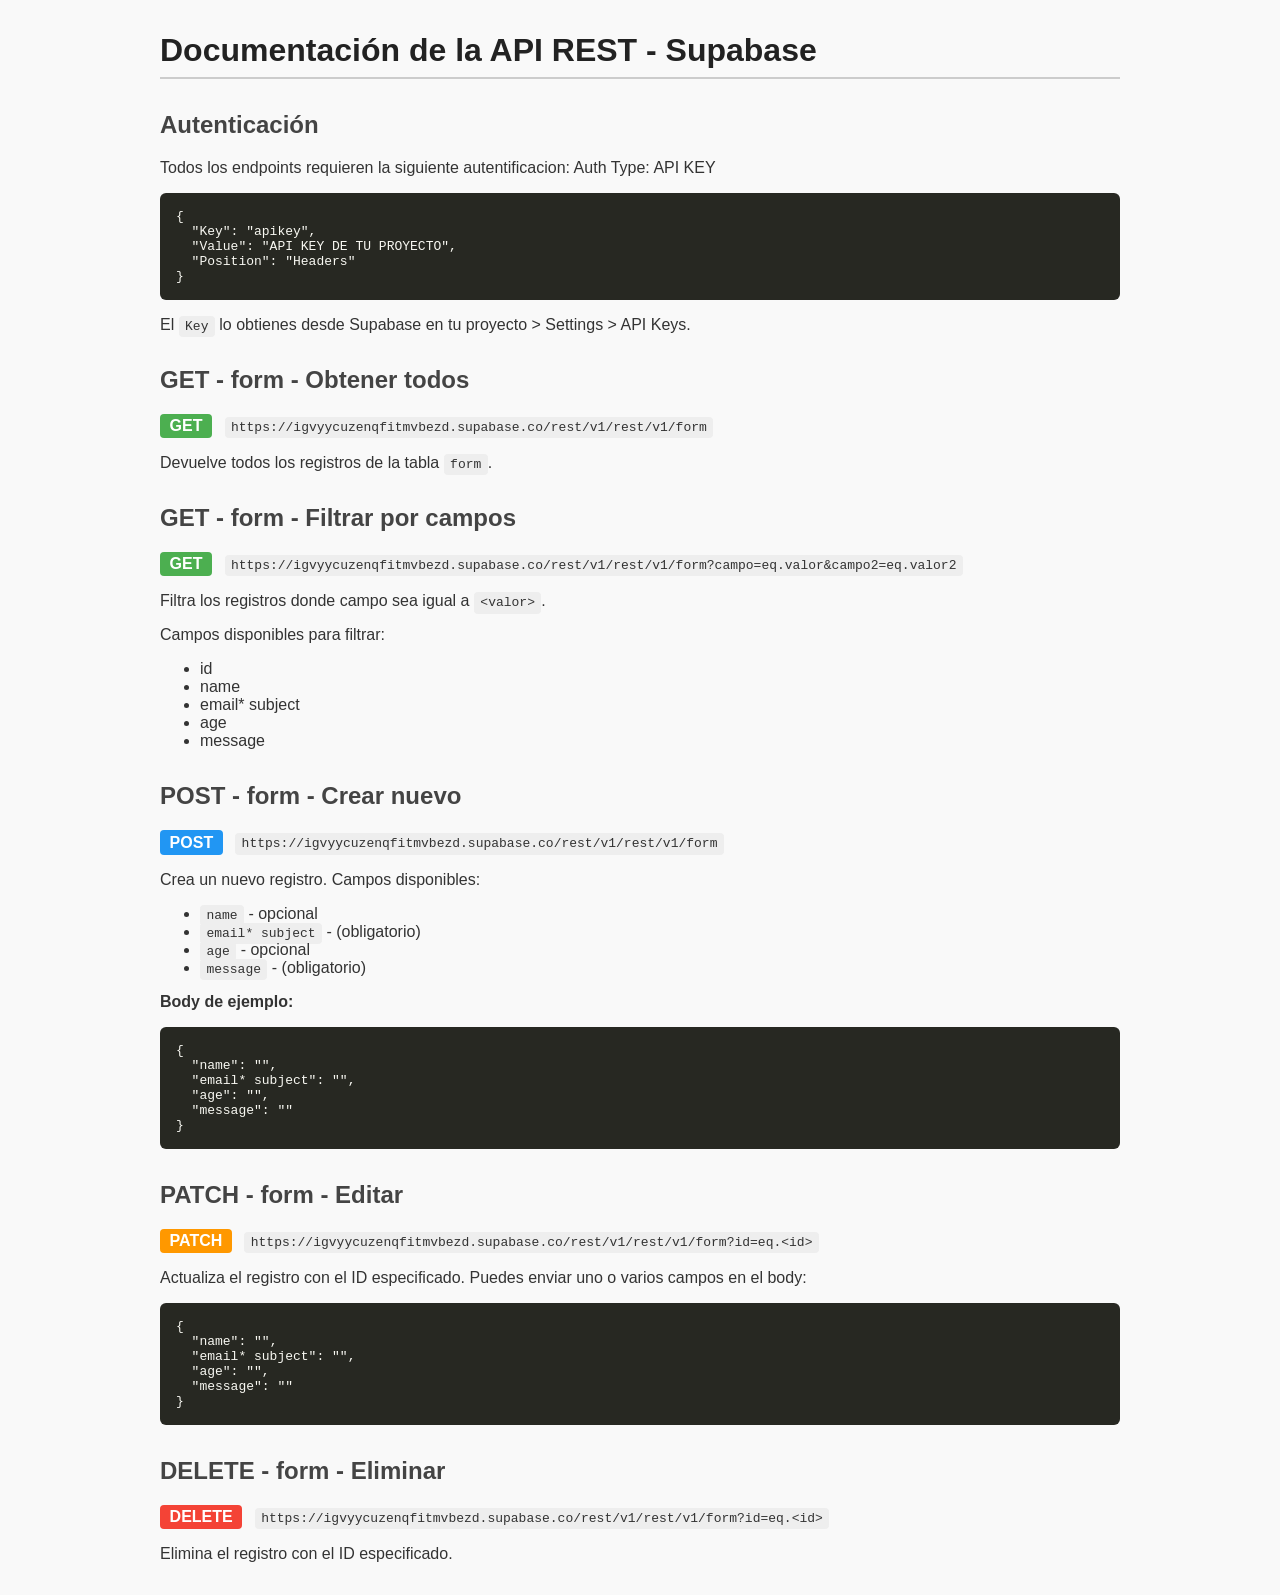
==== APIdoc.html @ 6869230a "Rename Documentación API Supabase.html to APIdoc.html" ====
<!DOCTYPE html>
<!-- saved from url=(0067)https://bootcamp-qa.github.io/ReportGenerator/documentacionapi.html -->
<html lang="es"><head><meta http-equiv="Content-Type" content="text/html; charset=UTF-8">
  
  <title>Documentación API Supabase</title>
  <style>
    body {
      font-family: 'Segoe UI', sans-serif;
      margin: 2rem auto;
      max-width: 960px;
      background: #f9f9f9;
      color: #333;
    }
    h1 { color: #222; border-bottom: 2px solid #ccc; padding-bottom: 0.5rem; }
    h2 { margin-top: 2rem; color: #444; }
    code { background: #eee; padding: 0.2rem 0.4rem; border-radius: 4px; }
    pre {
      background: #272822;
      color: #f8f8f2;
      padding: 1rem;
      border-radius: 6px;
      overflow-x: auto;
    }
    .method {
      display: inline-block;
      font-weight: bold;
      padding: 0.2rem 0.6rem;
      border-radius: 4px;
      margin-right: 0.5rem;
      color: white;
    }
    .GET { background: #4caf50; }
    .POST { background: #2196f3; }
    .PATCH { background: #ff9800; }
    .DELETE { background: #f44336; }

    label {
      display: block;
      margin-top: 1rem;
      font-weight: bold;
    }
    input[type=text] {
      width: 100%;
      padding: 0.5rem;
      font-size: 1rem;
      margin-top: 0.3rem;
      box-sizing: border-box;
    }
    button {
      margin-top: 1.5rem;
      padding: 0.6rem 1rem;
      font-size: 1rem;
      cursor: pointer;
    }
  </style>
</head>
<body>

<h1>Documentación de la API REST - Supabase</h1>

<form id="form" onsubmit="return false;" style="display: none;">
  <label for="tableName">Nombre de la tabla:</label>
  <input type="text" id="tableName" placeholder="clientes" required="">

  <label for="columns">Columnas (separadas por coma, * indica obligatorio):</label>
  <input type="text" id="columns" placeholder="nombre, telefono*, correo*" required="">

  <label for="baseUrl">Base URL:</label>
  <input type="text" id="baseUrl" placeholder="https://proyecto.supabase.co" required="">

  <button onclick="generate()">GENERAR DOCUMENTACION API</button>
</form>

<!-- Aquí pondremos la documentación generada -->
<div id="docs" style="margin-top:2rem;">
        <h2>Autenticación</h2>
    <p>Todos los endpoints requieren la siguiente autentificacion: Auth Type: API KEY</p>
    <pre>{
  "Key": "apikey",
  "Value": "API KEY DE TU PROYECTO",
  "Position": "Headers"
}</pre>
    <p>El <code>Key</code> lo obtienes desde Supabase en tu proyecto &gt; Settings &gt; API Keys.</p>
  
    <h2>GET - form - Obtener todos </h2>
    <p><span class="method GET">GET</span> <code>https://igvyycuzenqfitmvbezd.supabase.co/rest/v1/rest/v1/form</code></p>
    <p>Devuelve todos los registros de la tabla <code>form</code>.</p>

    <h2>GET - form - Filtrar por campos</h2>
    <p><span class="method GET">GET</span> <code>https://igvyycuzenqfitmvbezd.supabase.co/rest/v1/rest/v1/form?campo=eq.valor&amp;campo2=eq.valor2</code></p>
    <p>Filtra los registros donde campo sea igual a <code>&lt;valor&gt;</code>.</p>
    <p>Campos disponibles para filtrar:</p>
    <ul>
      <li>id</li><li>name</li><li>email* subject</li><li>age</li><li>message</li>
    </ul>

    <h2>POST - form - Crear nuevo</h2>
    <p><span class="method POST">POST</span> <code>https://igvyycuzenqfitmvbezd.supabase.co/rest/v1/rest/v1/form</code></p>
    <p>Crea un nuevo registro. Campos disponibles:</p>
    <ul>
      <li><code>name</code> - opcional</li><li><code>email* subject</code> -  (obligatorio)</li><li><code>age</code> - opcional</li><li><code>message</code> -  (obligatorio)</li>
    </ul>
    <p><strong>Body de ejemplo:</strong></p>
    <pre>{
  "name": "",
  "email* subject": "",
  "age": "",
  "message": ""
}</pre>

    <h2>PATCH - form - Editar </h2>
    <p><span class="method PATCH">PATCH</span> <code>https://igvyycuzenqfitmvbezd.supabase.co/rest/v1/rest/v1/form?id=eq.&lt;id&gt;</code></p>
    <p>Actualiza el registro con el ID especificado. Puedes enviar uno o varios campos en el body:</p>
    <pre>{
  "name": "<nuevo string="">",
  "email* subject": "<nuevo string="">",
  "age": "<nuevo string="">",
  "message": "<nuevo string="">"
}</nuevo></nuevo></nuevo></nuevo></pre>

    <h2>DELETE - form - Eliminar </h2>
    <p><span class="method DELETE">DELETE</span> <code>https://igvyycuzenqfitmvbezd.supabase.co/rest/v1/rest/v1/form?id=eq.&lt;id&gt;</code></p>
    <p>Elimina el registro con el ID especificado.</p>


  </div>

<script>
function generate() {
  let tableName = document.getElementById('tableName').value.trim() || 'clientes';
  const columnsRaw = document.getElementById('columns').value.trim();
  const baseUrlRaw = document.getElementById('baseUrl').value.trim() || 'https://<TU_PROYECTO>.supabase.co';

  // Procesar columnas
  const colsArr = columnsRaw.split(',').map(c => c.trim()).filter(c => c.length > 0);

  const columns = colsArr.map(col => {
    let required = false;
    let name = col;
    if (col.endsWith('*')) {
      required = true;
      name = col.slice(0, -1).trim();
    }
    return { name, type: "string", required };
  });

  const baseUrl = `${baseUrlRaw}/rest/v1/${tableName}`;

  function generatePostBody() {
    const obj = {};
    columns.forEach(col => {
      if (col.name !== "id") {
        obj[col.name] = "";
      }
    });
    return JSON.stringify(obj, null, 2);
  }

  function generatePatchBody() {
    const obj = {};
    columns.forEach(col => {
      if (col.name !== "id") {
        obj[col.name] = `<nuevo ${col.type}>`;
      }
    });
    return JSON.stringify(obj, null, 2);
  }

  // Construir el HTML para la documentación
  let html = `
        <h2>Autenticación</h2>
    <p>Todos los endpoints requieren la siguiente autentificacion: Auth Type: API KEY</p>
    <pre>{
  "Key": "apikey",
  "Value": "API KEY DE TU PROYECTO",
  "Position": "Headers"
}</pre>
    <p>El <code>Key</code> lo obtienes desde Supabase en tu proyecto &gt; Settings &gt; API Keys.</p>
  
    <h2>GET - ${tableName} - Obtener todos </h2>
    <p><span class="method GET">GET</span> <code>${baseUrl}</code></p>
    <p>Devuelve todos los registros de la tabla <code>${tableName}</code>.</p>

    <h2>GET - ${tableName} - Filtrar por campos</h2>
    <p><span class="method GET">GET</span> <code>${baseUrl}?campo=eq.valor&campo2=eq.valor2</code></p>
    <p>Filtra los registros donde campo sea igual a <code>&lt;valor&gt;</code>.</p>
    <p>Campos disponibles para filtrar:</p>
    <ul>
      ${columns.map(col => `<li>${col.name}</li>`).join('')}
    </ul>

    <h2>POST - ${tableName} - Crear nuevo</h2>
    <p><span class="method POST">POST</span> <code>${baseUrl}</code></p>
    <p>Crea un nuevo registro. Campos disponibles:</p>
    <ul>
      ${columns.filter(c => c.name !== 'id').map(col => `<li><code>${col.name}</code> - ${col.required ? " (obligatorio)" : "opcional"}</li>`).join('')}
    </ul>
    <p><strong>Body de ejemplo:</strong></p>
    <pre>${generatePostBody()}</pre>

    <h2>PATCH - ${tableName} - Editar </h2>
    <p><span class="method PATCH">PATCH</span> <code>${baseUrl}?id=eq.&lt;id&gt;</code></p>
    <p>Actualiza el registro con el ID especificado. Puedes enviar uno o varios campos en el body:</p>
    <pre>${generatePatchBody()}</pre>

    <h2>DELETE - ${tableName} - Eliminar </h2>
    <p><span class="method DELETE">DELETE</span> <code>${baseUrl}?id=eq.&lt;id&gt;</code></p>
    <p>Elimina el registro con el ID especificado.</p>


  `;

  document.getElementById('docs').innerHTML = html;
   document.getElementById('form').style.display = 'none';
  
}


</script>




</body></html>
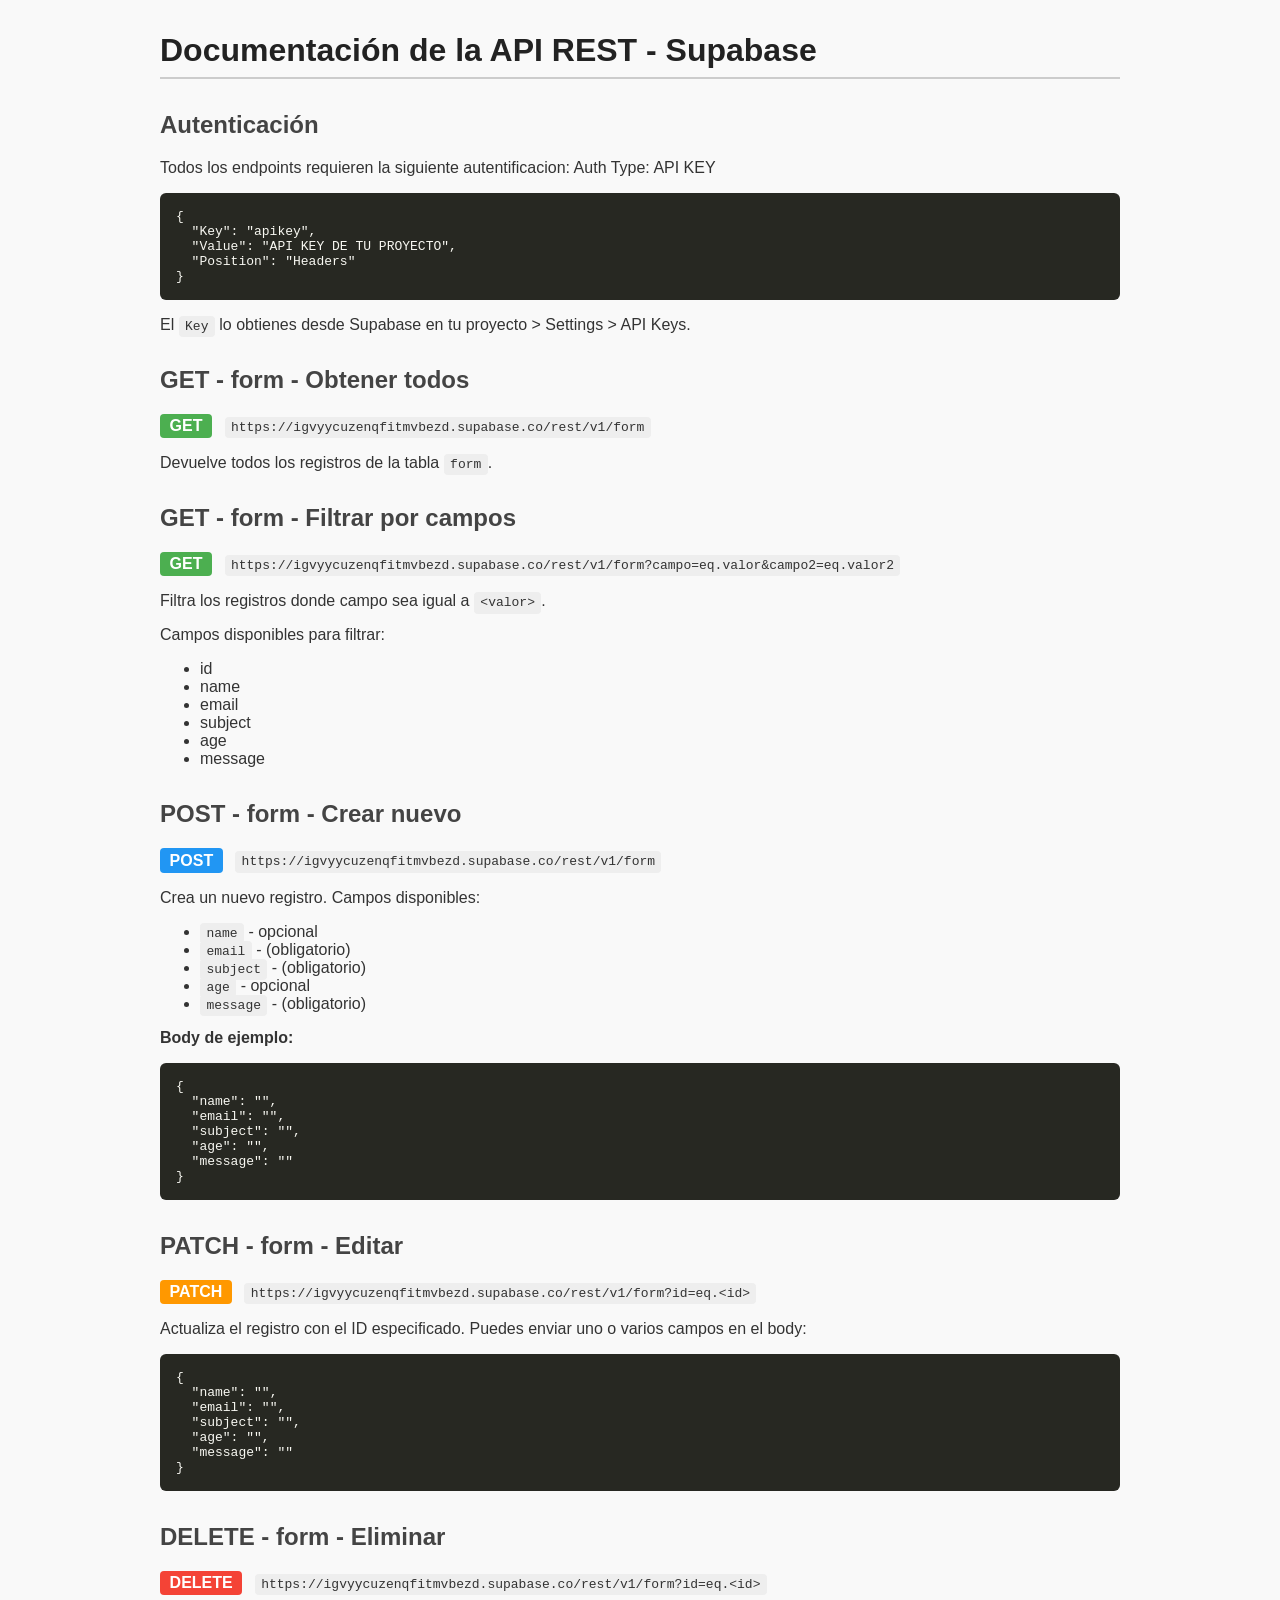
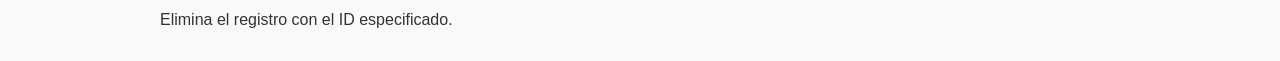
==== commit a04bd54e: "Change Name to name" ====
--- a/APIdoc.html
+++ b/APIdoc.html
@@ -83,43 +83,45 @@
     <p>El <code>Key</code> lo obtienes desde Supabase en tu proyecto &gt; Settings &gt; API Keys.</p>
   
     <h2>GET - form - Obtener todos </h2>
-    <p><span class="method GET">GET</span> <code>https://igvyycuzenqfitmvbezd.supabase.co/rest/v1/rest/v1/form</code></p>
+    <p><span class="method GET">GET</span> <code>https://igvyycuzenqfitmvbezd.supabase.co/rest/v1/form</code></p>
     <p>Devuelve todos los registros de la tabla <code>form</code>.</p>
 
     <h2>GET - form - Filtrar por campos</h2>
-    <p><span class="method GET">GET</span> <code>https://igvyycuzenqfitmvbezd.supabase.co/rest/v1/rest/v1/form?campo=eq.valor&amp;campo2=eq.valor2</code></p>
+    <p><span class="method GET">GET</span> <code>https://igvyycuzenqfitmvbezd.supabase.co/rest/v1/form?campo=eq.valor&amp;campo2=eq.valor2</code></p>
     <p>Filtra los registros donde campo sea igual a <code>&lt;valor&gt;</code>.</p>
     <p>Campos disponibles para filtrar:</p>
     <ul>
-      <li>id</li><li>name</li><li>email* subject</li><li>age</li><li>message</li>
+      <li>id</li><li>name</li><li>email</li><li>subject</li><li>age</li><li>message</li>
     </ul>
 
     <h2>POST - form - Crear nuevo</h2>
-    <p><span class="method POST">POST</span> <code>https://igvyycuzenqfitmvbezd.supabase.co/rest/v1/rest/v1/form</code></p>
+    <p><span class="method POST">POST</span> <code>https://igvyycuzenqfitmvbezd.supabase.co/rest/v1/form</code></p>
     <p>Crea un nuevo registro. Campos disponibles:</p>
     <ul>
-      <li><code>name</code> - opcional</li><li><code>email* subject</code> -  (obligatorio)</li><li><code>age</code> - opcional</li><li><code>message</code> -  (obligatorio)</li>
+      <li><code>name</code> - opcional</li><li><code>email</code> -  (obligatorio)</li><li><code>subject</code> -  (obligatorio)</li><li><code>age</code> - opcional</li><li><code>message</code> -  (obligatorio)</li>
     </ul>
     <p><strong>Body de ejemplo:</strong></p>
     <pre>{
   "name": "",
-  "email* subject": "",
+  "email": "",
+  "subject": "",
   "age": "",
   "message": ""
 }</pre>
 
     <h2>PATCH - form - Editar </h2>
-    <p><span class="method PATCH">PATCH</span> <code>https://igvyycuzenqfitmvbezd.supabase.co/rest/v1/rest/v1/form?id=eq.&lt;id&gt;</code></p>
+    <p><span class="method PATCH">PATCH</span> <code>https://igvyycuzenqfitmvbezd.supabase.co/rest/v1/form?id=eq.&lt;id&gt;</code></p>
     <p>Actualiza el registro con el ID especificado. Puedes enviar uno o varios campos en el body:</p>
     <pre>{
   "name": "<nuevo string="">",
-  "email* subject": "<nuevo string="">",
+  "email": "<nuevo string="">",
+  "subject": "<nuevo string="">",
   "age": "<nuevo string="">",
   "message": "<nuevo string="">"
-}</nuevo></nuevo></nuevo></nuevo></pre>
+}</nuevo></nuevo></nuevo></nuevo></nuevo></pre>
 
     <h2>DELETE - form - Eliminar </h2>
-    <p><span class="method DELETE">DELETE</span> <code>https://igvyycuzenqfitmvbezd.supabase.co/rest/v1/rest/v1/form?id=eq.&lt;id&gt;</code></p>
+    <p><span class="method DELETE">DELETE</span> <code>https://igvyycuzenqfitmvbezd.supabase.co/rest/v1/form?id=eq.&lt;id&gt;</code></p>
     <p>Elimina el registro con el ID especificado.</p>
 
 
@@ -221,4 +223,4 @@
 
 
 
-</body></html>
+</body></html>
